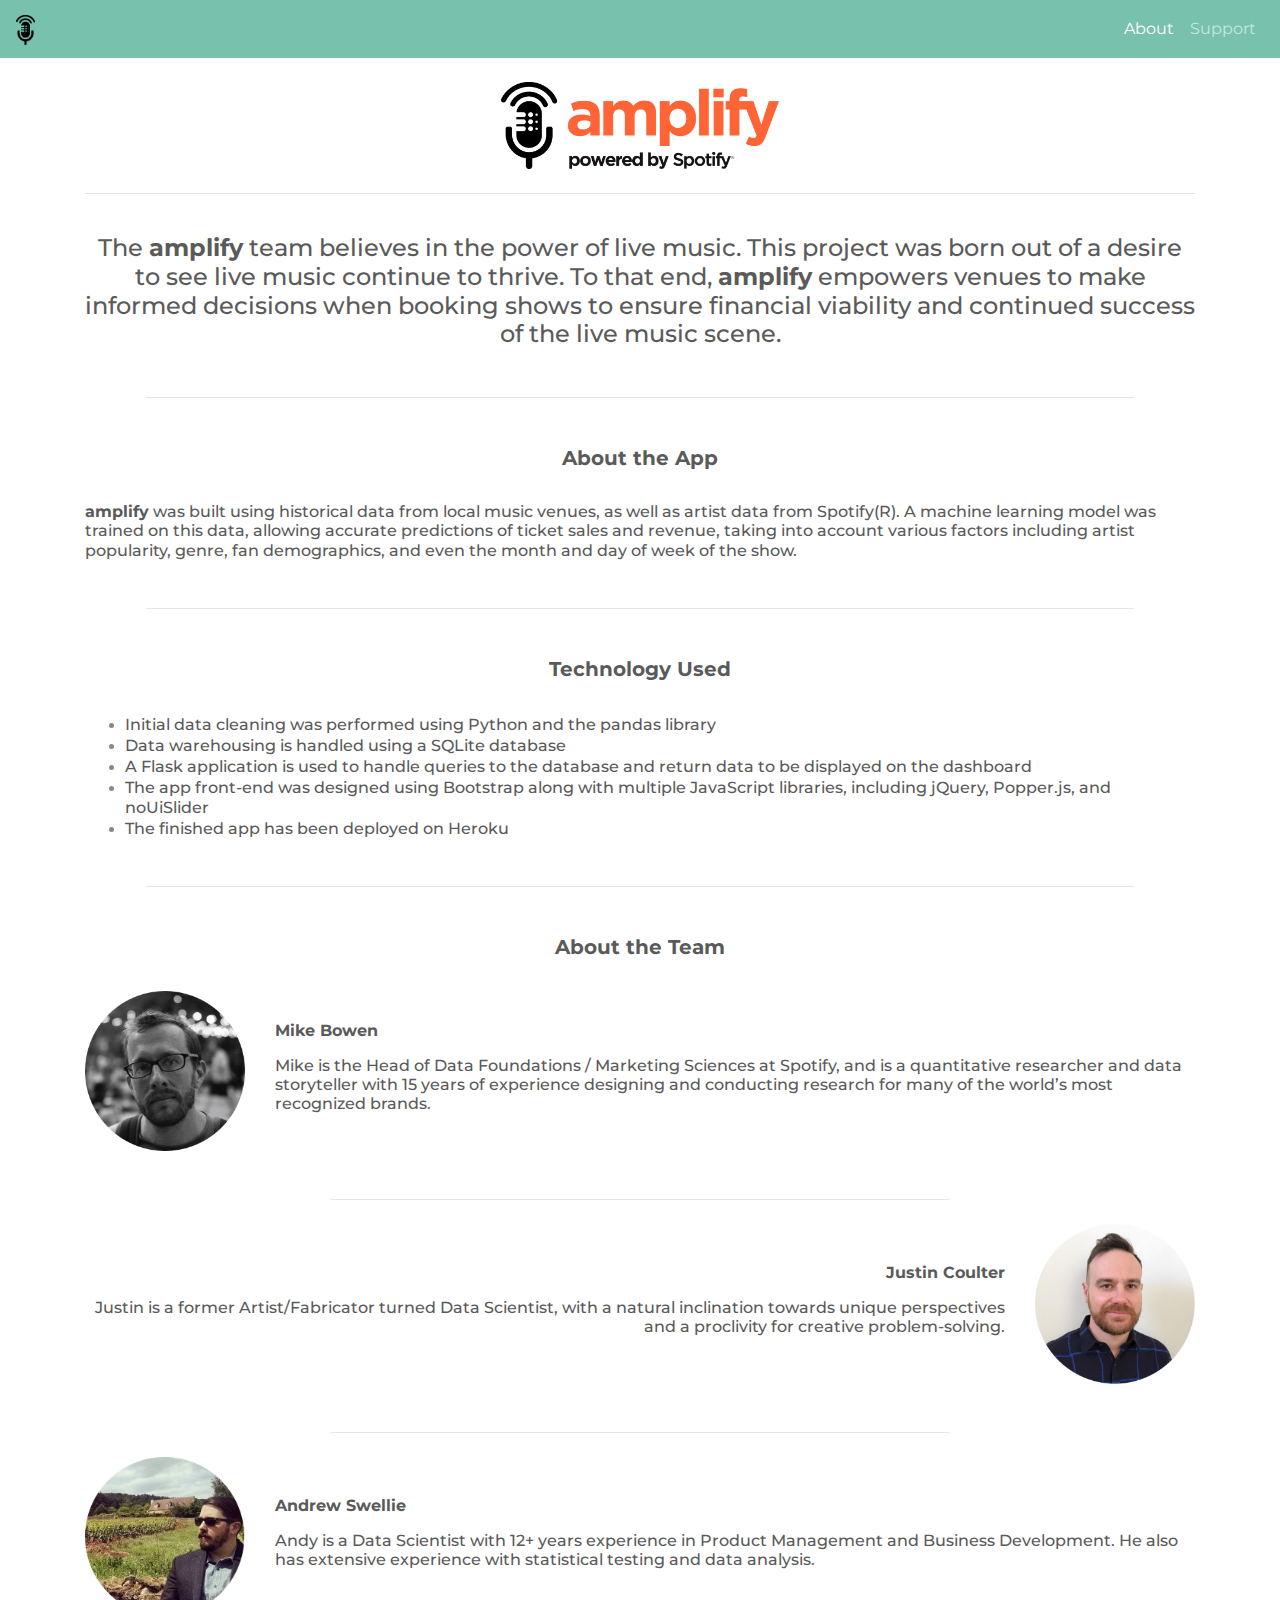
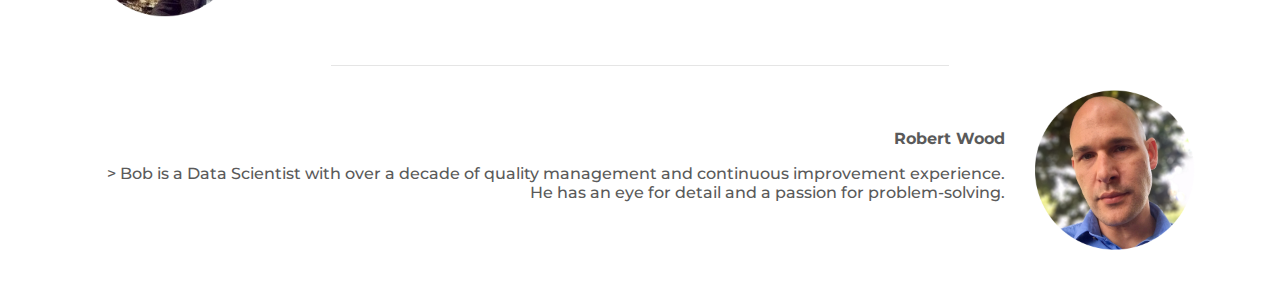
==== templates/about.html @ fd4461fa "Populate About page with project details and team bio and photos" ====
<!DOCTYPE html>
<html lang="en">

<head>
  <meta charset="UTF-8">
  <meta name="viewport" content="width=device-width, initial-scale=1.0">
  <meta http-equiv="X-UA-Compatible" content="ie=edge">
  <title>amplify</title>
  <link rel="stylesheet" href="../static/css/bootstrap.min.css">
  <link rel="stylesheet" href="../static/css/style.css">

  <!-- Include required js elements for Bootstrap -->
  <script src="https://code.jquery.com/jquery-3.2.1.slim.min.js" integrity="sha384-KJ3o2DKtIkvYIK3UENzmM7KCkRr/rE9/Qpg6aAZGJwFDMVNA/GpGFF93hXpG5KkN" crossorigin="anonymous"></script>
  <script src="https://cdnjs.cloudflare.com/ajax/libs/popper.js/1.12.9/umd/popper.min.js" integrity="sha384-ApNbgh9B+Y1QKtv3Rn7W3mgPxhU9K/ScQsAP7hUibX39j7fakFPskvXusvfa0b4Q" crossorigin="anonymous"></script>
  <script src="https://maxcdn.bootstrapcdn.com/bootstrap/4.0.0/js/bootstrap.min.js" integrity="sha384-JZR6Spejh4U02d8jOt6vLEHfe/JQGiRRSQQxSfFWpi1MquVdAyjUar5+76PVCmYl" crossorigin="anonymous"></script>


</head>

<body>
  <!-- Navbar -->
  <nav class="navbar navbar-custom navbar-expand-sm navbar-dark bg-primary">
    <a class="navbar-brand" href="index.html"><img src="../static/images/amplify_logo.png" style="height:30px"></img></a>
    <button class="navbar-toggler" type="button" data-toggle="collapse" data-target="#navbarSupportedContent" aria-controls="navbarSupportedContent" aria-expanded="false" aria-label="Toggle navigation">
        <span class="navbar-toggler-icon"></span>
    </button>

    <div class="collapse navbar-collapse" id="navbarSupportedContent">
      <ul class="navbar-nav ml-auto">
        <li class="nav-item">
            <a class="nav-link active" href="about.html">About</a>
        </li>
        <li class="nav-item">
            <a class="nav-link" href="support.html">Support</a>
        </li>
      </ul>
    </div>
  </nav>
  <!-- Main container for page content -->
  <div class="container">
    <div class="row">
      <!-- Div for logo -->
      <div class="col-md-12 text-center pt-4 mb-3">
        <img src="../static/images/amplify_2000.png" id="logo"></img>
        <hr class="my-4">
      </div>
    </div>
    <!-- Div for app summary -->
    <div style="text-align:center">
        <h4>The <strong>amplify</strong> team believes in the power of live music.  This project was born out of a desire to see live music continue to thrive.  
            To that end, <strong>amplify</strong> empowers venues to make informed decisions when booking shows to ensure financial viability and continued 
            success of the live music scene.</h4>
    </div>
    <div class="col-11 col-centered">
        <hr class="my-5">
    </div>
    <div>
        <h5 style="text-align:center"><strong>About the App</strong></h5><br />
        <h6><strong>amplify</strong> was built using historical data from local music venues, as well as artist data from Spotify(R).  
            A machine learning model was trained on this data, allowing accurate predictions of ticket sales and revenue, 
            taking into account various factors including artist popularity, genre, fan demographics, and even the 
            month and day of week of the show.</h6>
        <div class="col-11 col-centered">
            <hr class="my-5">
        </div>
        <h5 style="text-align:center"><strong>Technology Used</strong></h5><br />
        <ul>
            <li><h6 id="bullet-spacing">Initial data cleaning was performed using Python and the pandas library</h6></li>
            <li><h6 id="bullet-spacing">Data warehousing is handled using a SQLite database</h6></li>
            <li><h6 id="bullet-spacing">A Flask application is used to handle queries to the database and return data to be displayed on the dashboard</h6></li>
            <li><h6 id="bullet-spacing">The app front-end was designed using Bootstrap along with multiple JavaScript libraries, including jQuery, Popper.js, and noUiSlider</h6></li>
            <li><h6 id="bullet-spacing">The finished app has been deployed on Heroku</h6></li>
        </ul>
        <div class="col-11 col-centered">
            <hr class="my-5">
        </div>
        <h5 style="text-align:center"><strong>About the Team</strong></h5><br />
        <!-- Mike Bowen -->
        <div class="row vertical-align mb-5">
            <div class="col-4 col-md-2">
                <a href="https://www.linkedin.com/in/michael-bowen-77513340/"><img src="../static/images/mike_bowen.png" alt="Mike Bowen" style="width:100%;" ></a>
            </div>
            <div class="col-8 col-md-10">
                <h6>
                    <strong>Mike Bowen</strong><p></p>
                    Mike is the Head of Data Foundations / Marketing Sciences at Spotify, and is a quantitative researcher and 
                    data storyteller with 15 years of experience designing and conducting research for many of the world’s most recognized brands.
                </h6>
            </div>
        </div>

        <div class="col-7 col-centered">
            <hr class="my-4">
        </div>
    
        <!-- Justin Coulter -->
        <div class="row vertical-align mb-5">
            <div class="col-8 col-md-10">
                <h6 style="text-align:right">
                    <strong>Justin Coulter</strong><p></p>
                    Justin is a former Artist/Fabricator turned Data Scientist, with a natural inclination towards unique perspectives
                    and a proclivity for creative problem-solving.
                </h6>
            </div>
            <div class="col-4 col-md-2">
                <a href="https://www.linkedin.com/in/justin-coulter-69641817a/"><img src="../static/images/justin_coulter.png" alt="Justin Coulter" style="width:100%;" ></a>
            </div>
        </div>

        <div class="col-7 col-centered">
            <hr class="my-4">
        </div>

        <!-- Andrew Swellie -->
        <div class="row vertical-align mb-5">
            <div class="col-4 col-md-2">
                <a href="https://www.linkedin.com/in/andrewswellie/"><img src="../static/images/andrew_swellie.png" alt="Andrew Swellie" style="width:100%;" ></a>
            </div>
            <div class="col-8 col-md-10">
                <h6>
                    <strong>Andrew Swellie</strong><p></p>
                    Andy is a Data Scientist with 12+ years experience in Product Management and Business Development.  
                    He also has extensive experience with statistical testing and data analysis.
                </h6>
            </div>
        </div>

        <div class="col-7 col-centered">
            <hr class="my-4">
        </div>

        <!-- Robert Wood -->
        <div class="row vertical-align mb-5">
            <div class="col-8 col-md-10">
                <h6 style="text-align:right">
                    <strong>Robert Wood</strong><p></p>>
                    Bob is a Data Scientist with over a decade of quality management and continuous 
                    improvement experience.  He has an eye for detail and a passion for problem-solving.
                </h6>
            </div>
            <div class="col-4 col-md-2">
                <a href="https://www.linkedin.com/in/robert-rd-wood"><img src="../static/images/robert_wood.png" alt="Robert Wood" style="width:100%;" ></a>
            </div>
        </div>
    </div>
  </div>
</body>

</html>
---- static/css/style.css ----
#container-wide {
    width: 100%;
    padding-right: 50px;
    padding-left: 50px;
    margin-right: auto;
    margin-left: auto;
  }

@media (min-width: 576px) {
    #container-wide {
      max-width: 768px !important;
    }
  }
  
  @media (min-width: 768px) {
    #container-wide {
      max-width: 992px !important;
    }
  }
  
  @media (min-width: 992px) {
    #container-wide {
      max-width: 1200px !important;
    }
  }
  

@media (min-width: 1200px) {
    #container-wide {
      max-width: 1600px !important;
    }
  }

#price-slider .noUi-connect {
  background: #ff6437;
}

#logo {
  width:25%;
}

@media (max-width: 992px) {
  #logo {
    width:50%;
  }
}

@media (max-width: 768px) {
  #logo {
    width:75%;
  }
  #bottom-margin {
    margin-bottom: 3rem !important;
  }
}

.noUi-state-tap .noUi-connect,
.noUi-state-tap .noUi-origin {
  -webkit-transition: transform .75s !important;
  transition: transform .75s !important;
}

#bullet-spacing {
  margin-bottom: 0rem;
}

.col-centered{
  float: none;
  margin: 0 auto;
}

.vertical-align {
  display: flex;
  align-items: center;
}
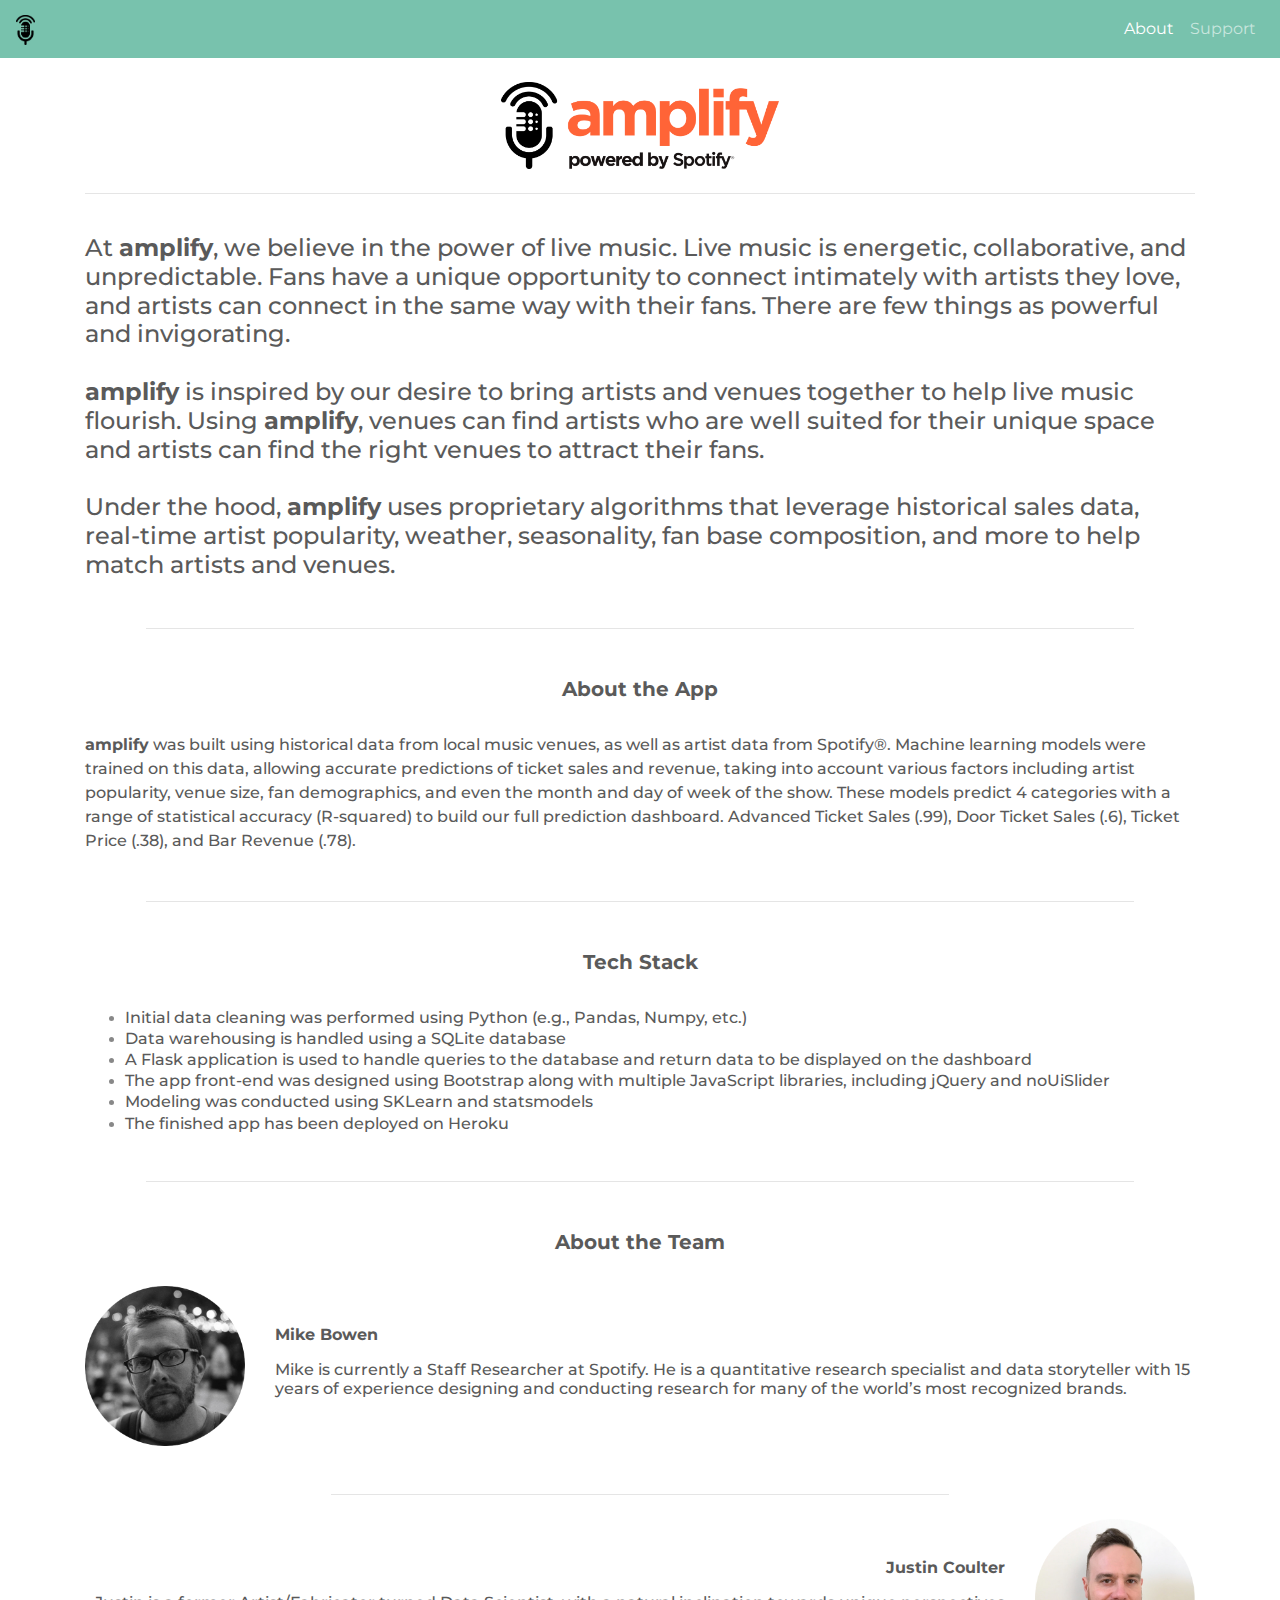
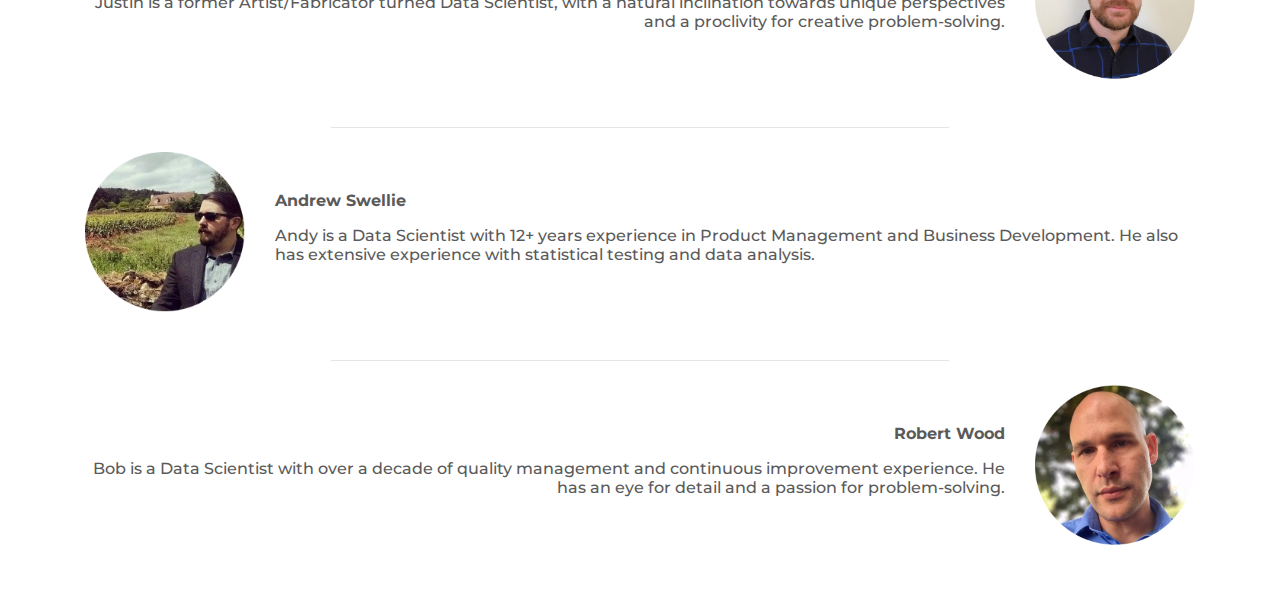
==== commit ced78f7a: "Updated with copy of final repo (from andrewswellie)" ====
--- a/templates/about.html
+++ b/templates/about.html
@@ -8,6 +8,7 @@
   <title>amplify</title>
   <link rel="stylesheet" href="../static/css/bootstrap.min.css">
   <link rel="stylesheet" href="../static/css/style.css">
+  <link rel="shortcut icon" href="static/images/amplify_logo_orange.ico">
 
   <!-- Include required js elements for Bootstrap -->
   <script src="https://code.jquery.com/jquery-3.2.1.slim.min.js" integrity="sha384-KJ3o2DKtIkvYIK3UENzmM7KCkRr/rE9/Qpg6aAZGJwFDMVNA/GpGFF93hXpG5KkN" crossorigin="anonymous"></script>
@@ -20,7 +21,7 @@
 <body>
   <!-- Navbar -->
   <nav class="navbar navbar-custom navbar-expand-sm navbar-dark bg-primary">
-    <a class="navbar-brand" href="index.html"><img src="../static/images/amplify_logo.png" style="height:30px"></img></a>
+    <a class="navbar-brand" href="/"><img src="../static/images/amplify_logo.png" style="height:30px"></img></a>
     <button class="navbar-toggler" type="button" data-toggle="collapse" data-target="#navbarSupportedContent" aria-controls="navbarSupportedContent" aria-expanded="false" aria-label="Toggle navigation">
         <span class="navbar-toggler-icon"></span>
     </button>
@@ -28,10 +29,10 @@
     <div class="collapse navbar-collapse" id="navbarSupportedContent">
       <ul class="navbar-nav ml-auto">
         <li class="nav-item">
-            <a class="nav-link active" href="about.html">About</a>
+            <a class="nav-link active" href="/about">About</a>
         </li>
         <li class="nav-item">
-            <a class="nav-link" href="support.html">Support</a>
+            <a class="nav-link" href="/support">Support</a>
         </li>
       </ul>
     </div>
@@ -41,34 +42,38 @@
     <div class="row">
       <!-- Div for logo -->
       <div class="col-md-12 text-center pt-4 mb-3">
-        <img src="../static/images/amplify_2000.png" id="logo"></img>
+        <a href="/"><img src="../static/images/amplify_2000.png" id="logo"></img></a>
         <hr class="my-4">
       </div>
     </div>
     <!-- Div for app summary -->
-    <div style="text-align:center">
-        <h4>The <strong>amplify</strong> team believes in the power of live music.  This project was born out of a desire to see live music continue to thrive.  
-            To that end, <strong>amplify</strong> empowers venues to make informed decisions when booking shows to ensure financial viability and continued 
-            success of the live music scene.</h4>
+    <div style="text-align:left">
+        <h4>At <strong>amplify</strong>, we believe in the power of live music.  Live music is energetic, collaborative, and unpredictable.  Fans have a unique opportunity to connect intimately with artists they love, and artists can connect in the same way with their fans.  There are few things as powerful and invigorating.
+            <br><br>
+            <strong>amplify</strong> is inspired by our desire to bring artists and venues together to help live music flourish.  Using <strong>amplify</strong>, venues can find artists who are well suited for their unique space and artists can find the right venues to attract their fans.
+           <br> <br>
+            Under the hood, <strong>amplify</strong> uses proprietary algorithms that leverage historical sales data, real-time artist popularity, weather, seasonality, fan base composition, and more to help match artists and venues.
+            </h4>
     </div>
     <div class="col-11 col-centered">
         <hr class="my-5">
     </div>
     <div>
         <h5 style="text-align:center"><strong>About the App</strong></h5><br />
-        <h6><strong>amplify</strong> was built using historical data from local music venues, as well as artist data from Spotify(R).  
-            A machine learning model was trained on this data, allowing accurate predictions of ticket sales and revenue, 
-            taking into account various factors including artist popularity, genre, fan demographics, and even the 
-            month and day of week of the show.</h6>
+        <h6 style="line-height: 1.5em"><strong>amplify</strong> was built using historical data from local music venues, as well as artist data from Spotify&reg;.  
+            Machine learning models were trained on this data, allowing accurate predictions of ticket sales and revenue, 
+            taking into account various factors including artist popularity, venue size, fan demographics, and even the 
+            month and day of week of the show. These models predict 4 categories with a range of statistical accuracy (R-squared) to build our full prediction dashboard. Advanced Ticket Sales (.99), Door Ticket Sales (.6), Ticket Price (.38), and Bar Revenue (.78).</h6>
         <div class="col-11 col-centered">
             <hr class="my-5">
         </div>
-        <h5 style="text-align:center"><strong>Technology Used</strong></h5><br />
+        <h5 style="text-align:center"><strong>Tech Stack</strong></h5><br />
         <ul>
-            <li><h6 id="bullet-spacing">Initial data cleaning was performed using Python and the pandas library</h6></li>
+            <li><h6 id="bullet-spacing">Initial data cleaning was performed using Python (e.g., Pandas, Numpy, etc.)</h6></li>
             <li><h6 id="bullet-spacing">Data warehousing is handled using a SQLite database</h6></li>
             <li><h6 id="bullet-spacing">A Flask application is used to handle queries to the database and return data to be displayed on the dashboard</h6></li>
-            <li><h6 id="bullet-spacing">The app front-end was designed using Bootstrap along with multiple JavaScript libraries, including jQuery, Popper.js, and noUiSlider</h6></li>
+            <li><h6 id="bullet-spacing">The app front-end was designed using Bootstrap along with multiple JavaScript libraries, including jQuery and noUiSlider</h6></li>
+            <li><h6 id="bullet-spacing">Modeling was conducted using SKLearn and statsmodels</h6></li>
             <li><h6 id="bullet-spacing">The finished app has been deployed on Heroku</h6></li>
         </ul>
         <div class="col-11 col-centered">
@@ -83,8 +88,7 @@
             <div class="col-8 col-md-10">
                 <h6>
                     <strong>Mike Bowen</strong><p></p>
-                    Mike is the Head of Data Foundations / Marketing Sciences at Spotify, and is a quantitative researcher and 
-                    data storyteller with 15 years of experience designing and conducting research for many of the world’s most recognized brands.
+                    Mike is currently a Staff Researcher at Spotify.  He is a quantitative research specialist and data storyteller with 15 years of experience designing and conducting research for many of the world’s most recognized brands.
                 </h6>
             </div>
         </div>
@@ -133,7 +137,7 @@
         <div class="row vertical-align mb-5">
             <div class="col-8 col-md-10">
                 <h6 style="text-align:right">
-                    <strong>Robert Wood</strong><p></p>>
+                    <strong>Robert Wood</strong><p></p>
                     Bob is a Data Scientist with over a decade of quality management and continuous 
                     improvement experience.  He has an eye for detail and a passion for problem-solving.
                 </h6>
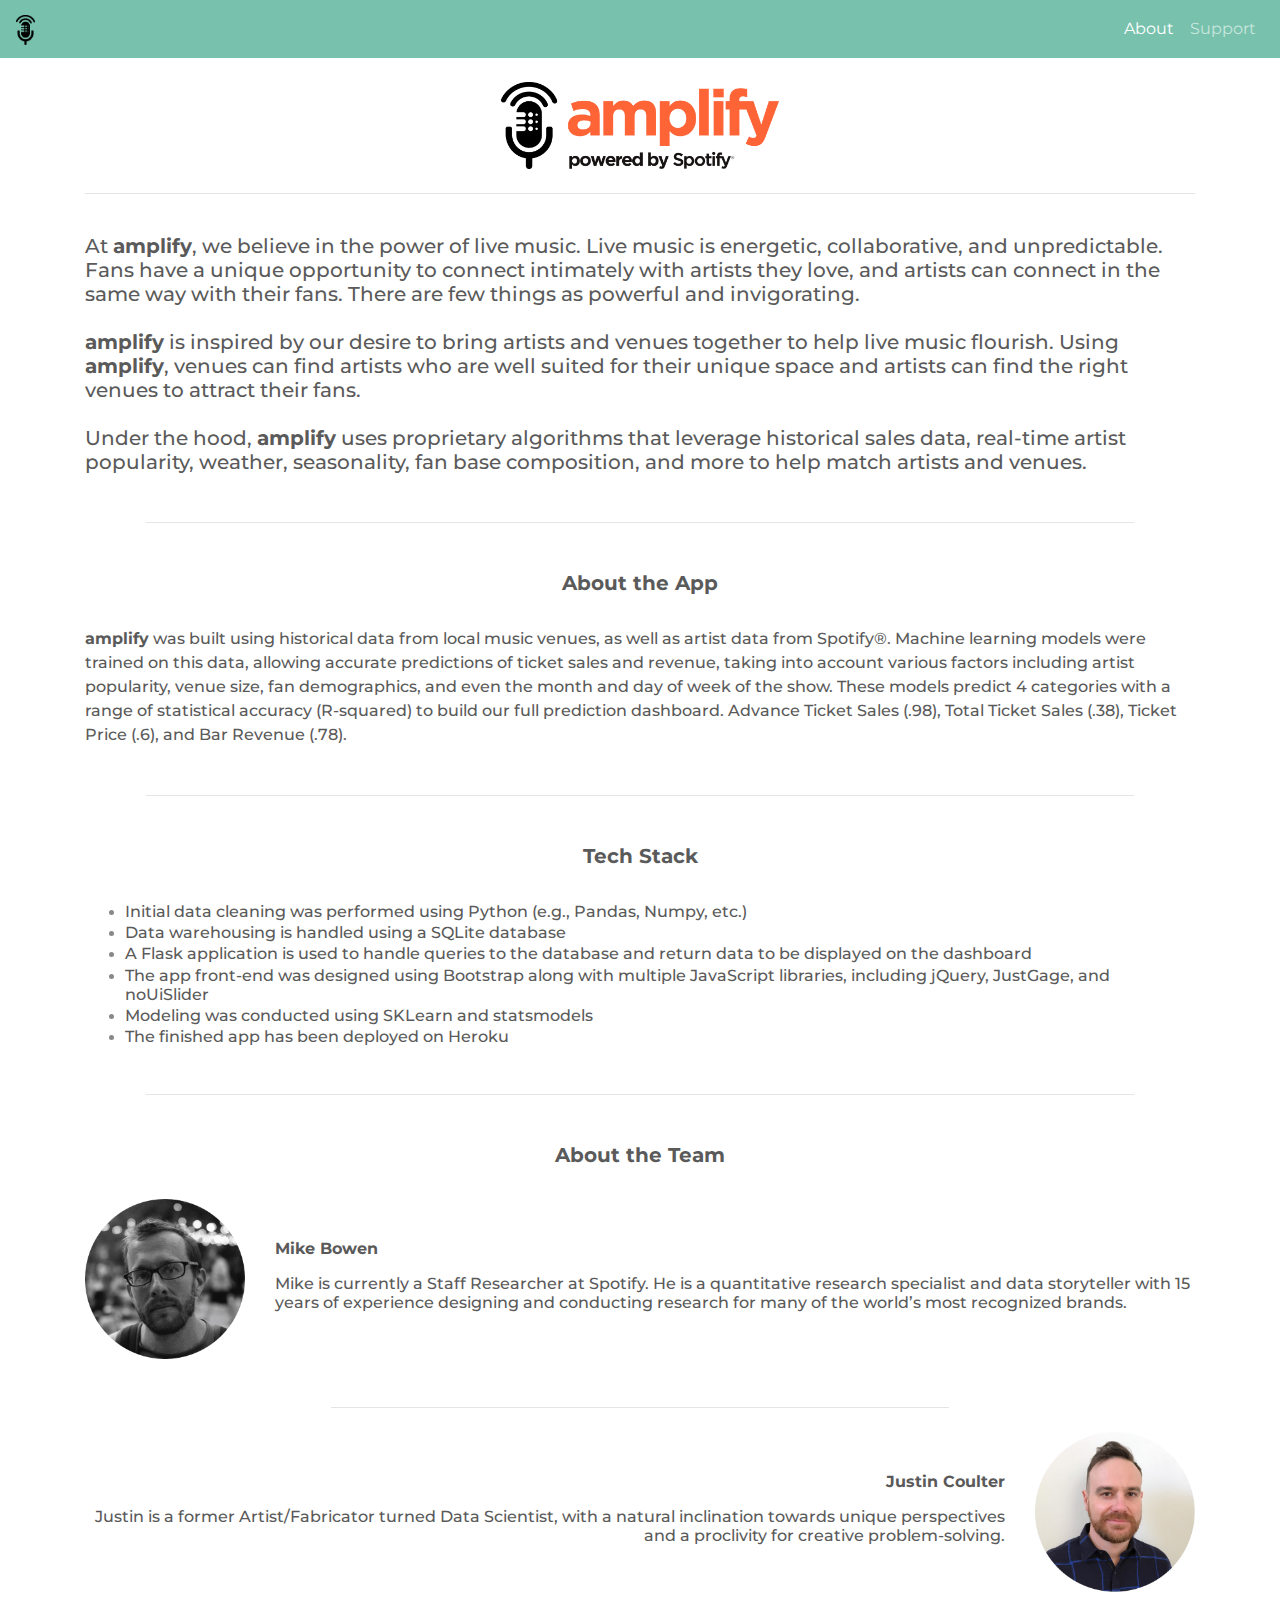
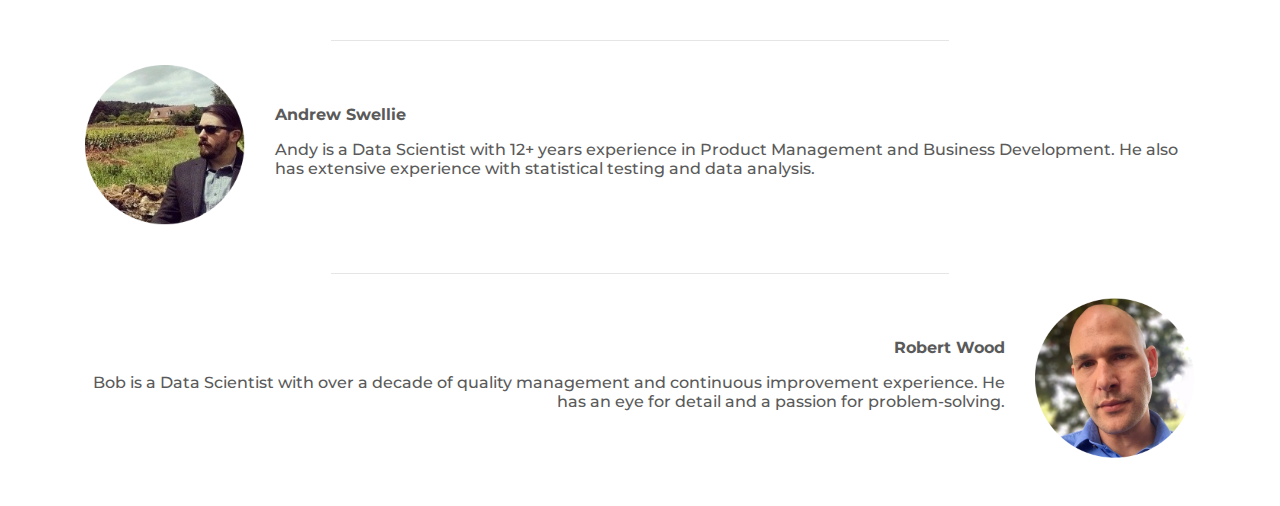
==== commit 0436e10b: "Update About page formatting, add auto-scroll for mobile" ====
--- a/templates/about.html
+++ b/templates/about.html
@@ -48,12 +48,12 @@
     </div>
     <!-- Div for app summary -->
     <div style="text-align:left">
-        <h4>At <strong>amplify</strong>, we believe in the power of live music.  Live music is energetic, collaborative, and unpredictable.  Fans have a unique opportunity to connect intimately with artists they love, and artists can connect in the same way with their fans.  There are few things as powerful and invigorating.
+        <h5>At <strong>amplify</strong>, we believe in the power of live music.  Live music is energetic, collaborative, and unpredictable.  Fans have a unique opportunity to connect intimately with artists they love, and artists can connect in the same way with their fans.  There are few things as powerful and invigorating.
             <br><br>
             <strong>amplify</strong> is inspired by our desire to bring artists and venues together to help live music flourish.  Using <strong>amplify</strong>, venues can find artists who are well suited for their unique space and artists can find the right venues to attract their fans.
            <br> <br>
             Under the hood, <strong>amplify</strong> uses proprietary algorithms that leverage historical sales data, real-time artist popularity, weather, seasonality, fan base composition, and more to help match artists and venues.
-            </h4>
+            </h5>
     </div>
     <div class="col-11 col-centered">
         <hr class="my-5">
@@ -63,7 +63,7 @@
         <h6 style="line-height: 1.5em"><strong>amplify</strong> was built using historical data from local music venues, as well as artist data from Spotify&reg;.  
             Machine learning models were trained on this data, allowing accurate predictions of ticket sales and revenue, 
             taking into account various factors including artist popularity, venue size, fan demographics, and even the 
-            month and day of week of the show. These models predict 4 categories with a range of statistical accuracy (R-squared) to build our full prediction dashboard. Advanced Ticket Sales (.99), Door Ticket Sales (.6), Ticket Price (.38), and Bar Revenue (.78).</h6>
+            month and day of week of the show. These models predict 4 categories with a range of statistical accuracy (R-squared) to build our full prediction dashboard. Advance Ticket Sales (.98), Total Ticket Sales (.38), Ticket Price (.6), and Bar Revenue (.78).</h6>
         <div class="col-11 col-centered">
             <hr class="my-5">
         </div>
@@ -72,7 +72,7 @@
             <li><h6 id="bullet-spacing">Initial data cleaning was performed using Python (e.g., Pandas, Numpy, etc.)</h6></li>
             <li><h6 id="bullet-spacing">Data warehousing is handled using a SQLite database</h6></li>
             <li><h6 id="bullet-spacing">A Flask application is used to handle queries to the database and return data to be displayed on the dashboard</h6></li>
-            <li><h6 id="bullet-spacing">The app front-end was designed using Bootstrap along with multiple JavaScript libraries, including jQuery and noUiSlider</h6></li>
+            <li><h6 id="bullet-spacing">The app front-end was designed using Bootstrap along with multiple JavaScript libraries, including jQuery, JustGage, and noUiSlider</h6></li>
             <li><h6 id="bullet-spacing">Modeling was conducted using SKLearn and statsmodels</h6></li>
             <li><h6 id="bullet-spacing">The finished app has been deployed on Heroku</h6></li>
         </ul>
--- a/static/css/style.css
+++ b/static/css/style.css
@@ -74,7 +74,7 @@
   align-items: center;
 }
 
-.jquery-autocomplete, #dialog-sellout, #dialog-date, #tooltip {
+.jquery-autocomplete, #dialog-sellout, #dialog-date {
   font-family: "Montserrat", -apple-system, system-ui, BlinkMacSystemFont, "Segoe UI", Roboto, "Helvetica Neue", Arial, sans-serif;
   font-weight: 500;
   color: #5a5a5a;
